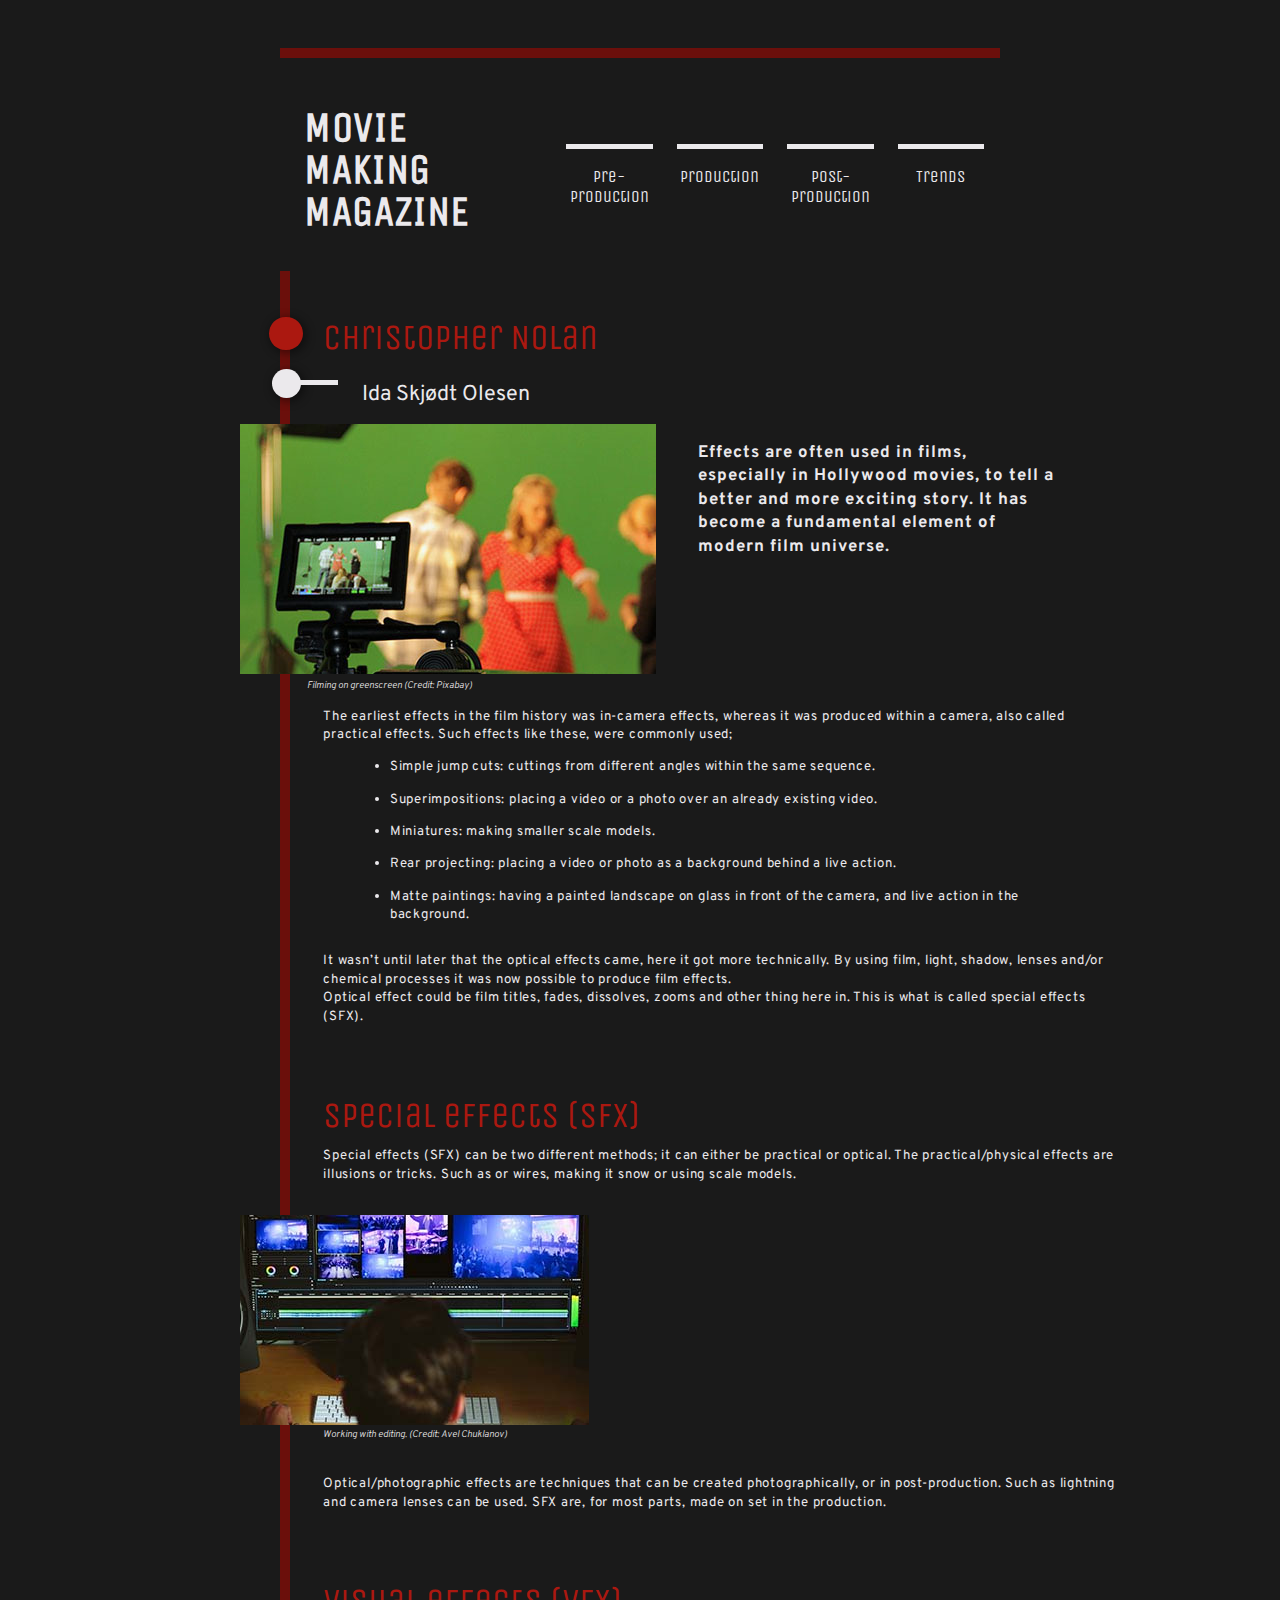
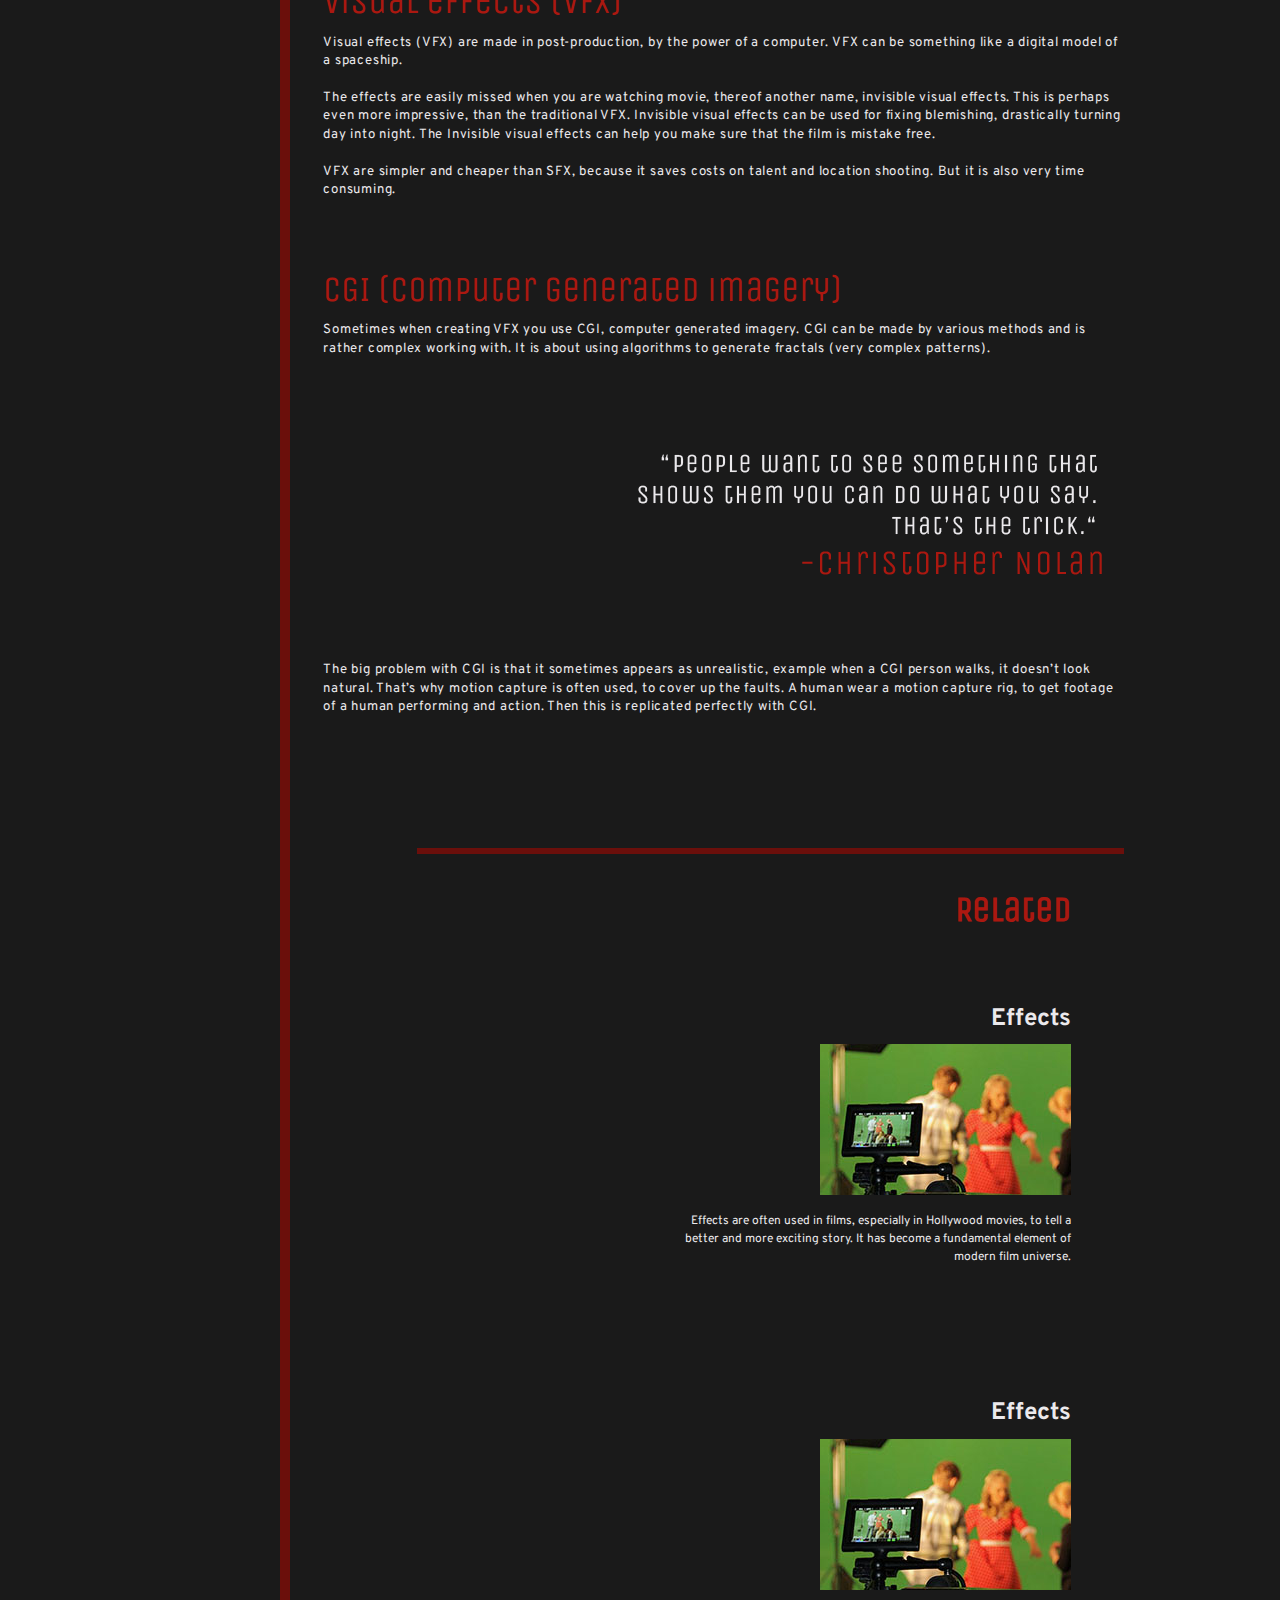
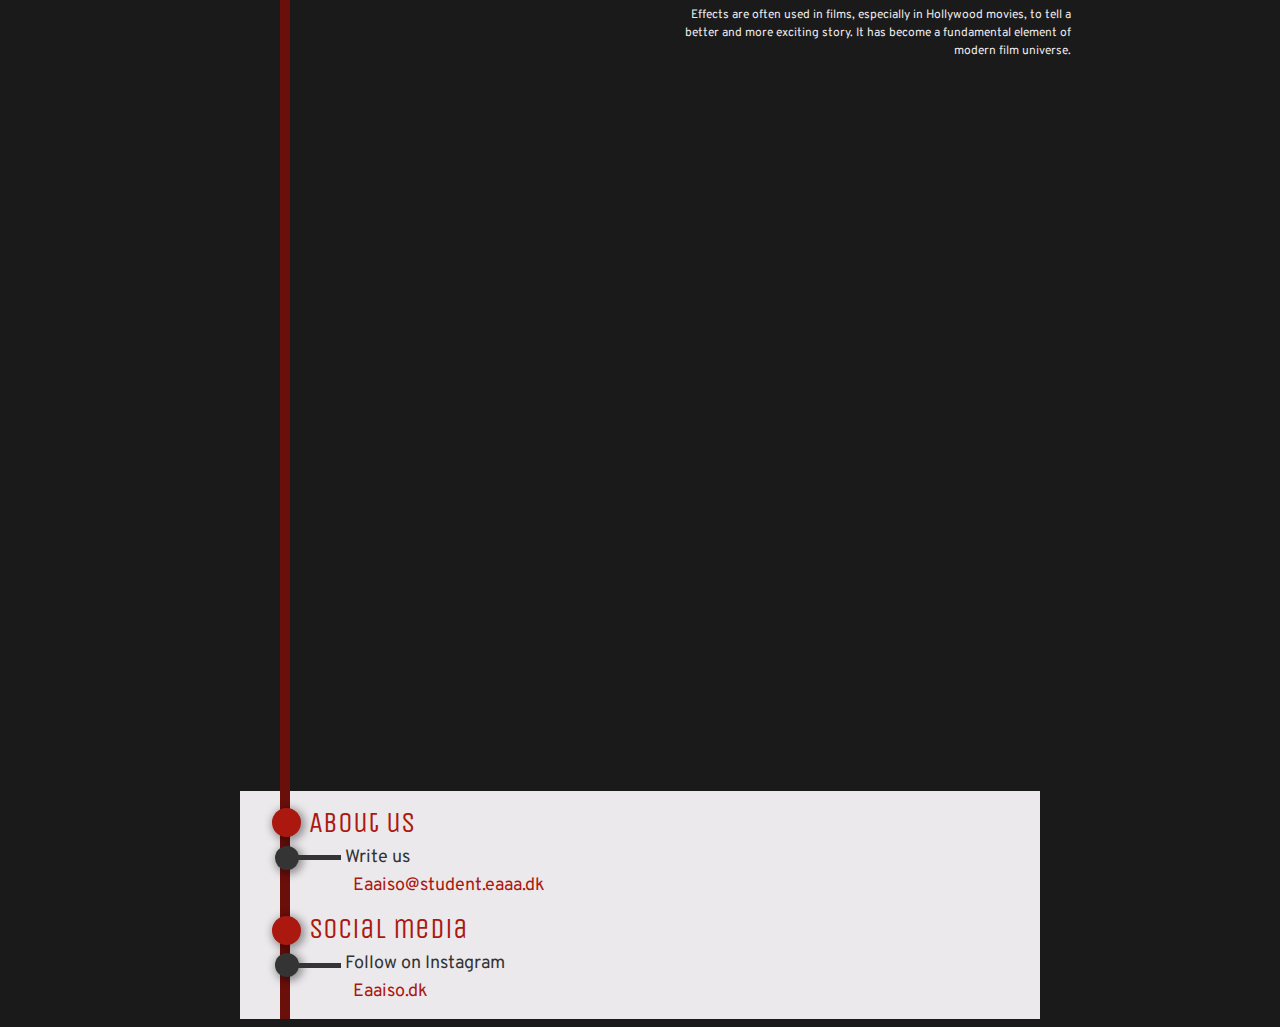
==== subpage/articles/christopher_nolan.html @ 23a2b34b "ver110" ====
<!DOCTYPE html>
<html lang="en">

<head>
    <meta charset="utf-8">
    <meta name="viewport" content="width=device-width, initial-scale=1">
    <meta name="keywords" content="movie making magazine, filmmaking, process, video, director, movie, film, christopher nolan" />
    <meta name="description" content="everything you need to learn about filmmaking process, and what trends is popular in the film universe" />
    <meta name="robots" content="noindex" />

    <title>Christopher Nolan article | Movie Making Magazine</title>

    <link href="css/reset.css" rel="stylesheet">
    <link href="../../css/style.css" rel="stylesheet">
    <link href="../../css/nav.css" rel="stylesheet">
    <link href="../../css/article_style.css" rel="stylesheet">
    <link href="https://fonts.googleapis.com/css?family=Overpass:300i,400,700,700i&display=swap" rel="stylesheet">
    <link href="https://fonts.googleapis.com/css?family=Unica+One&display=swap" rel="stylesheet">
</head>

<body>

    <div class="wrapper">

        <!--==================-->
        <!--======HEADER======-->
        <!--==================-->
        <header class="header">
            <div class="top_space">
                <div class="horizontal_line"></div>
            </div>

            <div class="menu">
                <div class="logo">
                    <h1><a href="../../index.html" class="link_white">MOVIE<br>MAKING<br>MAGAZINE</a></h1>
                </div>
                <img src="../../images/burgermenu.png" alt="burger menu" class="burger_menu">



                <div class="navigation">

                    <div class="nav_element">
                        <div class="menu_line"></div>
                        <div class="nav_element">Pre-production
                        </div>
                    </div>

                    <div class="nav_element">
                        <div class="menu_line"></div>
                        <div class="nav_element">Production
                        </div>
                    </div>

                    <div class="nav_element">
                        <div class="menu_line"></div>

                        <div class="nav_element">Post-production
                        </div>
                    </div>

                    <div class="nav_element">
                        <div class="menu_line"></div>
                        <div class="nav_element">Trends
                        </div>
                    </div>
                </div>
            </div>
        </header><!-- .header-->



        <!--======================-->
        <!--=========MAIN=========-->
        <!--======================-->
        <main>

            <div class="art_container">
                <div class="img_intro">
                    <div>
                        <img src="../../images/effects_crop.jpg" alt="Green screen" class="art_intor_img">
                        <p class="img_intro_text">Filming on greenscreen (Credit: Pixabay)</p>
                    </div>

                    <div class="art_intro_container">
                        <p class="art_intro">Effects are often used in films, especially in Hollywood movies, to tell a better and more exciting story. It has become a fundamental element of modern film universe.</p>
                    </div>
                </div> <!-- .img_intro-->
                <div class="art_content">
                    <p class="art_text">The earliest effects in the film history was in-camera effects, whereas it was produced within a camera, also called practical effects. Such effects like these, were commonly used;</p>

                    <ul class="art_text_list">
                        <li>Simple jump cuts: cuttings from different angles within the same sequence.</li>
                        <li>Superimpositions: placing a video or a photo over an already existing video.</li>
                        <li>Miniatures: making smaller scale models.</li>
                        <li>Rear projecting: placing a video or photo as a background behind a live action.</li>
                        <li>Matte paintings: having a painted landscape on glass in front of the camera, and live action in the background. </li>
                    </ul>

                    <p class="art_text">
                        It wasn’t until later that the optical effects came, here it got more technically. By using film, light, shadow, lenses and/or chemical processes it was now possible to produce film effects.
                        <br>
                        Optical effect could be film titles, fades, dissolves, zooms and other thing here in. This is what is called special effects (SFX). </p>


                    <!--==Special Effects==-->
                    <p class="art_heading">Special effects (SFX)</p>

                    <p class="art_text">
                        Special effects (SFX) can be two different methods; it can either be practical or optical. The practical/physical effects are illusions or tricks. Such as or wires, making it snow or using scale models.</p>
                    <br>

                    <img src="../../images/editing_crop.jpeg" alt="Green screen" class="art_img">

                    <p class="img_text">Working with editing. (Credit: Avel Chuklanov)</p>
                    <br>

                    <p class="art_text">
                        Optical/photographic effects are techniques that can be created photographically, or in post-production. Such as lightning and camera lenses can be used. SFX are, for most parts, made on set in the production.
                    </p>


                    <!--==Visual Effects==-->
                    <p class="art_heading">Visual effects (VFX)</p>

                    <p class="art_text">
                        Visual effects (VFX) are made in post-production, by the power of a computer. VFX can be something like a digital model of a spaceship.
                        <br><br>
                        The effects are easily missed when you are watching movie, thereof another name, invisible visual effects. This is perhaps even more impressive, than the traditional VFX. Invisible visual effects can be used for fixing blemishing, drastically turning day into night. The Invisible visual effects can help you make sure that the film is mistake free.
                        <br><br>
                        VFX are simpler and cheaper than SFX, because it saves costs on talent and location shooting. But it is also very time consuming.

                    </p>

                    <!--==== CGI ====-->
                    <p class="art_heading">CGI (Computer generated imagery)</p>

                    <p class="art_text">
                        Sometimes when creating VFX you use CGI, computer generated imagery. CGI can be made by various methods and is rather complex working with. It is about using algorithms to generate fractals (very complex patterns).</p>
                    <br>
                    <div class="quote_container">
                        <img src="../../images/nolan_quote2.png" alt="Nolan Quote" class="quote">
                    </div>
                    <br>
                    <p class="art_text">
                        The big problem with CGI is that it sometimes appears as unrealistic, example when a CGI person walks, it doesn’t look natural. That’s why motion capture is often used, to cover up the faults. A human wear a motion capture rig, to get footage of a human performing and action. Then this is replicated perfectly with CGI.
                    </p>
                </div> <!-- . art_content-->

                <!--=== Related ===-->

                <div class="related_container">

                    <div class="rel_line"></div>
                    <div>
                        <h1 class="rel_headline">Related</h1>
                    </div>

                    <div class="rel_article">
                        <h2 class="rel_sub">Effects</h2>
                        <img src="../../images/effects_small.jpg" alt="Green screen" class="rel_img">
                        <p class="rel_text">
                            Effects are often used in films, especially in Hollywood movies, to tell a better and more exciting story. It has become a fundamental element of modern film universe.
                        </p>
                    </div>

                    <div class="rel_article">
                        <h2 class="rel_sub">Effects</h2>
                        <img src="../../images/effects_small.jpg" alt="Green screen" class="rel_img">
                        <p class="rel_text">
                            Effects are often used in films, especially in Hollywood movies, to tell a better and more exciting story. It has become a fundamental element of modern film universe.
                        </p>
                    </div>

                    <!-- ===virker ikke===

                    <div class="rel_dot"></div>
                   <div class="rel_dot_two"></div>
                                    -->

                </div> <!--  .new_container-->
            </div>



            <div class="art_main_container">

                <div class="art_vertical_line"></div>


                <!-- dot and lines -->
                <div>
                    <div class="art_dot_headline"></div>

                    <div class="art_dot_subheadline">
                        <div class="art_line_pad">
                            <div class="art_line"></div>
                        </div>
                    </div>
                </div>

                <!-- headline text -->

                <div class="content_art">
                    <div class="art_headline">Christopher Nolan </div>


                    <div class="art_sub_headline">Ida Skjødt Olesen</div>

                </div>









            </div><!-- .atr_main_container -->



        </main><!-- .content -->



        <!--======================-->
        <!--========Footer========-->

        <footer>
            <!--====dot line====-->
            <div class="art_container_footer">
                <div class="vertical_line_footer"></div>

                <div>
                    <div class="dot_headline_footer"></div>

                    <div>
                        <div class="dot_subheadline_footer">
                            <div class="line_pad_footer">
                                <div class="line_footer"></div>
                            </div>
                        </div>
                    </div>


                    <div class="dotsecond_headline_footer"></div>

                    <div>
                        <div class="dot_subheadline_footer">
                            <div class="line_pad_footer">
                                <div class="line_footer"></div>
                            </div>
                        </div>
                    </div>

                </div>


                <!--===CONTENT===-->
                <div>
                    <div class="a_headline_footer">About us</div>

                    <div class="sub_headline_footer">Write us</div>

                    <div class="sub_footer">Eaaiso@student.eaaa.dk</div>


                    <div class="b_headline_footer">Social media</div>

                    <div class="sub_headline_footer">Follow on Instagram</div>

                    <div class="sub_footer">Eaaiso.dk</div>
                </div>

            </div>
        </footer><!-- .footer -->
    </div><!-- .wrapper -->



</body></html>
---- css/style.css ----
/*--Part of the reset--*/
article,
aside,
details,
figcaption,
figure,
footer,
header,
hgroup,
main,
nav,
section,
summary {
    display: block;
}


/*--------------Body-------------*/
body {
    font: 12px/18px Arial, sans-serif;
    background: #1a1a1a;
}

.wrapper {
    max-width: 800px;
    margin: 0 auto;
    background: #1a1a1a;
    height: auto;
    /*---- COLOR ----*/
}

.link_white {
    text-decoration: none;
    color: #ebe9ec;
}

/*--------------------------*/
/*----------Header----------*/
/*--------------------------*/
.header {
    height: auto;

}

.top_space {
    padding-top: 5%;
}

.horizontal_line {
    background-color: #6b0f0b;
    height: 0.8em;
    width: 90%;
    margin: auto;
    display: block;
}

.logo {
    padding-left: 8%;
    padding-top: 5%;
    padding-bottom: 5%;
    font-family: Unica One;
    font-size: 3.5em;
    line-height: 1em;
    color: #ebe9ec;
    letter-spacing: 0.03em;
}

.banner {
    position: relative;
    text-align: center;
    color: white;
}

.banner_pic {
    width: 100%;
}

.banner_pic_desktop {
    width: 100%;
    display: none;
}

.banner_text {
    position: absolute;
    top: 50%;
    left: 50%;
    transform: translate(-50%, -50%);
    width: 80%;
    font-family: unica one;
    line-height: 1em;
    letter-spacing: 0.08em;
    color: #ebe9ec;
    font-size: 2.5em;
}




/*---------MAIN---------*/

main {}

.vertical_line {
    background-color: #6b0f0b;
    width: 0.8em;
    height: 220em;
    margin-left: 5%;
    display: inline;
    margin-top: -1.1%;
    /* To get the line up to the    banner*/
}






/*---------Footer---------*/
footer {
    height: auto;
    background: #BFF08E;
    width: 100%;
}

.container_footer {
    background-color: #ebe9ec;
    display: flex;
    flex-direction: row;
}

.vertical_line_footer {
    background-color: #6b0f0b;
    width: 0.8em;
    height: 19em;
    margin-left: 5%;
    margin-top: 0%;
    display: block;
}


.dot_headline_footer {
    height: 2.4em;
    width: 2.4em;
    background-color: #ab1810;
    border-radius: 60%;
    box-shadow: 2px 2px 8px 2px rgba(0, 0, 0, 0.4);
    margin-top: 60%;
    margin-left: -60%;
}

.dot_subheadline_footer {
    height: 2em;
    width: 2em;
    background-color: #343434;
    border-radius: 50%;
    box-shadow: 2px 2px 8px 2px rgba(0, 0, 0, 0.4);
    margin-top: 30%;
    margin-left: -52%;
}

.dotsecond_headline_footer {
    height: 2.4em;
    width: 2.4em;
    background-color: #ab1810;
    border-radius: 60%;
    box-shadow: 2px 2px 8px 2px rgba(0, 0, 0, 0.4);
    margin-top: 160%;
    margin-left: -60%;
}

.line_pad_footer {
    padding-top: 40%;
}

.line_footer {
    height: 0.4em;
    background-color: #343434;
    width: 4.5em;
    margin-left: 1em;
}

.a_headline_footer {
    padding-top: 12%;
    margin-left: -5%;
    font-family: unica one;
    font-size: 2.4em;
    color: #ab1810;
}

.b_headline_footer {
    padding-top: 13%;
    margin-left: -5%;
    font-family: unica one;
    font-size: 2.4em;
    color: #ab1810;
}

.sub_headline_footer {
    padding-top: 9%;
    padding-left: 14%;
    font-family: overpass;
    font-size: 1.5em;
    color: #343434;
}

.sub_footer {
    padding-top: 5%;
    padding-left: 18%;
    font-family: overpass;
    font-size: 1.5em;
    color: #ab1810;
}





/*-------------------------*/
/*---------Devices---------*/
/*-------------------------*/

@media only screen and (min-width: 500px) {

    .banner_text {
        font-size: 3.2em;
    }
}


@media only screen and (min-width: 850px) {

    .banner_text {
        font-size: 3.8em;
    }
}
---- css/nav.css ----
/*--Part of the reset--*/
article,
aside,
details,
figcaption,
figure,
footer,
header,
hgroup,
main,
nav,
section,
summary {
    display: block;
}

.menu {
    display: flex;
    flex-direction: row;
}


.navigation {
    display: flex;
    flex-direction: row;
    margin-top: 8%;
    max-width: 100%;
    display: none;

}

.nav_element {
    color: #ebe9ec;
    text-align: center;
    font-family: unica one;
    font-size: 1.2em;
    line-height: 1.2em;
    margin-right: 3%;
    margin-left: 3%;
    margin-top: 1em;
}

.menu_line {
    background-color: #ebe9ec;
    height: 0.4em;
    width: 6em;
}

.burger_menu {
    width: 15%;
    height: 15%;
    margin: auto;
    margin-right: 10%;
}




/*-------------------------*/
/*---------Devices---------*/
/*-------------------------*/

@media only screen and (min-width: 768px) {

    .burger_menu {
        display: none;
    }

    .navigation {
        display: flex;
    }

    .navigation {
        margin: auto;
    }
}

@media only screen and (min-width: 850px) {
/*
    .navigation {
        margin-left: 5%;
    }
*/

    /*
    .nav_element {
        font-size: 1.4em;
    }
*/
}

@media only screen and (min-width: 910px) {
/*
    .navigation {
        margin-left: 10%;
    }
*/

    /*
    .nav_element {
        font-size: 1.4em;
    }
*/
}
---- css/article_style.css ----
/*--Part of the reset--*/
article,
aside,
details,
figcaption,
figure,
footer,
header,
hgroup,
main,
nav,
section,
summary {
    display: block;
}

/*--------------Body-------------*/
body {
    font: 12px/18px Arial, sans-serif;
    background: #1a1a1a;
}

.art_vertical_line {
    background-color: #6b0f0b;
    width: 0.8em;
    height: 310em;
    margin-left: 5%;
    display: inline;
    margin-top: -1.1%;
    /* To get the line up to the    banner*/
}


.link_white {
    text-decoration: none;
    color: #ebe9ec;
}

.logo {
    padding-left: 8%;
    padding-top: 2.5%;
    padding-bottom: 2.5%;
    font-family: Unica One;
    font-size: 1.75em;
    line-height: 2em;
    color: #ebe9ec;
    letter-spacing: 0.03em;
}

.art_main_container {
    display: flex;
    flex-direction: row;
}

.article {
    display: flex;
    flex-direction: column;
    width: 100%;
}

.art_intro_img {
    max-width: 100%;
}

.art_img {
    max-width: 75%;
    margin-left: -10%;
}

.art_container {
    position: absolute;
    padding-top: 12em;
}

.img_intro {
    display: flex;
    flex-direction: column;
    max-width: 100%;
}

.art_intro {
    font-family: Overpass;
    font-size: 1.4em;
    font-weight: 700;
    letter-spacing: 0.06em;
    line-height: 1.4em;
    color: #ebe9ec;
    padding-left: 10%;
    padding-right: 4%;
    max-width: 100%;
}

.img_intro_text {
    color: #ebe9ec;
    font-size: 0.8em;
    padding-left: 10%;
    padding-right: 2%;
    margin-top: -0.5%;
    margin-bottom: 0%;
    font-weight: 300;
    font-style: italic;
    font-family: overpass;
}

.img_text {
    color: #ebe9ec;
    font-size: 0.8em;
    padding-right: 2%;
    margin-top: -0.5%;
    margin-bottom: 0%;
    font-weight: 300;
    font-style: italic;
    font-family: overpass;
}

.art_intro_container {}


.art_content {
    max-width: 80%;
    padding-left: 12%;
    margin-bottom: 8%;
}

.art_heading {
    font-family: unica one;
    font-size: 3em;
    line-height: 1em;
    color: #ab1810;
    margin-top: 2em;
    margin-bottom: 0%;

}

.art_text {
    font-family: Overpass;
    font-size: 1.1em;
    letter-spacing: 0.06em;
    line-height: 1.4em;
    color: #ebe9ec;
    padding-right: 4%;

}

.art_text_list {
    font-family: Overpass;
    font-size: 1.1em;
    letter-spacing: 0.06em;
    line-height: 1.4em;
    color: #ebe9ec;
    padding-left: 8%;
    padding-right: 8%;

}

li {
    padding-bottom: 2%;
}

.quote_container {
    width: auto;
    padding-right: 5%;
    text-align: end;
}

.quote {
    max-width: 100%;
    padding-top: 5%;
    padding-bottom: 5%;
}



/*TEXT-DOTS-LINES*/

.content_art {
    width: auto;
    height: 10%;
}

.art_headline {
    margin-top: 18%;
    margin-bottom: 10%;
    padding-left: 0%;
    font-family: unica one;
    font-size: 3em;
    color: #ab1810;
}

.art_sub_headline {
    padding-top: 4%;
    padding-bottom: 4%;
    padding-left: 14%;
    font-family: overpass;
    font-size: 1.8em;
    color: #ebe9ec;
    width: 160%;
}


.art_dot_headline {
    height: 2.8em;
    width: 2.8em;
    background-color: #ab1810;
    border-radius: 50%;
    box-shadow: 2px 2px 8px 2px rgba(0, 0, 0, 0.4);
    margin-top: 110%;
    margin-bottom: 65%;
    margin-left: -60%;
}

.art_dot_subheadline {
    height: 2.4em;
    width: 2.4em;
    background-color: #ebe9ec;
    border-radius: 50%;
    box-shadow: 2px 2px 8px 2px rgba(0, 0, 0, 0.4);
    margin-top: -10%;
    margin-bottom: 80%;
    margin-left: -52%;
}

.art_line_pad {
    padding-top: 40%;
}

.art_line {
    height: 0.4em;
    background-color: #ebe9ec;
    width: 4.5em;
    margin-left: 1em;
}




/*-----------*/
/*--Related--*/
/*-----------*/
.related_container {
    padding-top: 4em;
    max-width: 85%;
}

.rel_line {
    width: 80%;
    height: 0.5em;
    background-color: #6b0f0b;
    float: right;

}

.rel_headline {
    font-family: unica one;
    font-size: 3em;
    color: #ab1810;
    text-align: right;
    padding-right: 6%;
    margin-top: 6%;
    margin-bottom: 2%;
}

.rel_article {
    font-family: overpass;
    font-size: 1em;
    color: #ebe9ec;
    display: flex;
    flex-direction: column;
    padding-right: 6%;
    padding-top: 6%;
    padding-bottom: 6%;
    align-items: flex-end;
}

.rel_sub {
    font-family: overpass;
    font-size: 2em;
    color: #ebe9ec;
    margin-bottom: 2%;
}

.rel_img {
    max-width: 50%;
}

.rel_text {
    font-family: overpass;
    font-size: 1em;
    color: #ebe9ec;
    text-align: end;
    max-width: 50%;
    margin-top: 2%;
}

.rel_dot {
    height: 2.2em;
    width: 2.2em;
    background-color: #ebe9ec;
    border-radius: 50%;
    box-shadow: 2px 2px 8px 2px rgba(0, 0, 0, 0.4);
    margin-top: -128.5%;
    margin-left: 95%;
}

.rel_dot_two {
    height: 2.2em;
    width: 2.2em;
    background-color: #ebe9ec;
    border-radius: 50%;
    box-shadow: 2px 2px 8px 2px rgba(0, 0, 0, 0.4);
    margin-top: 64%;
    margin-left: 95%;
    z-index: 2;
}




/*--FOOTER--*/

/*---------Footer---------*/

.art_container_footer {
    background-color: #ebe9ec;
    display: flex;
    flex-direction: row;
}



/*-------------------------*/
/*---------Devices---------*/
/*-------------------------*/

@media only screen and (min-width: 500px) {

    .art_intro {
        padding-left: 10%;
    }

    .art_content {
        padding-left: 10%;
    }
}

@media only screen and (min-width: 768px) {
    .img_intro {
        flex-direction: row;
    }

    .art_img {
        max-width: 100%;
    }

    }

    .art_intro_container {
        width: 40%;
    }

    .art_content {
        max-width: 80%;
        padding-left: 8%;
    }

    .img_intro_text {
        padding-left: 16%;
    }

    }
}

@media only screen and (min-width: 850px) {
    .art_intro_container {}
}

@media only screen and (min-width: 1024px) {
    .art_content {}

    .art_intro {}
}
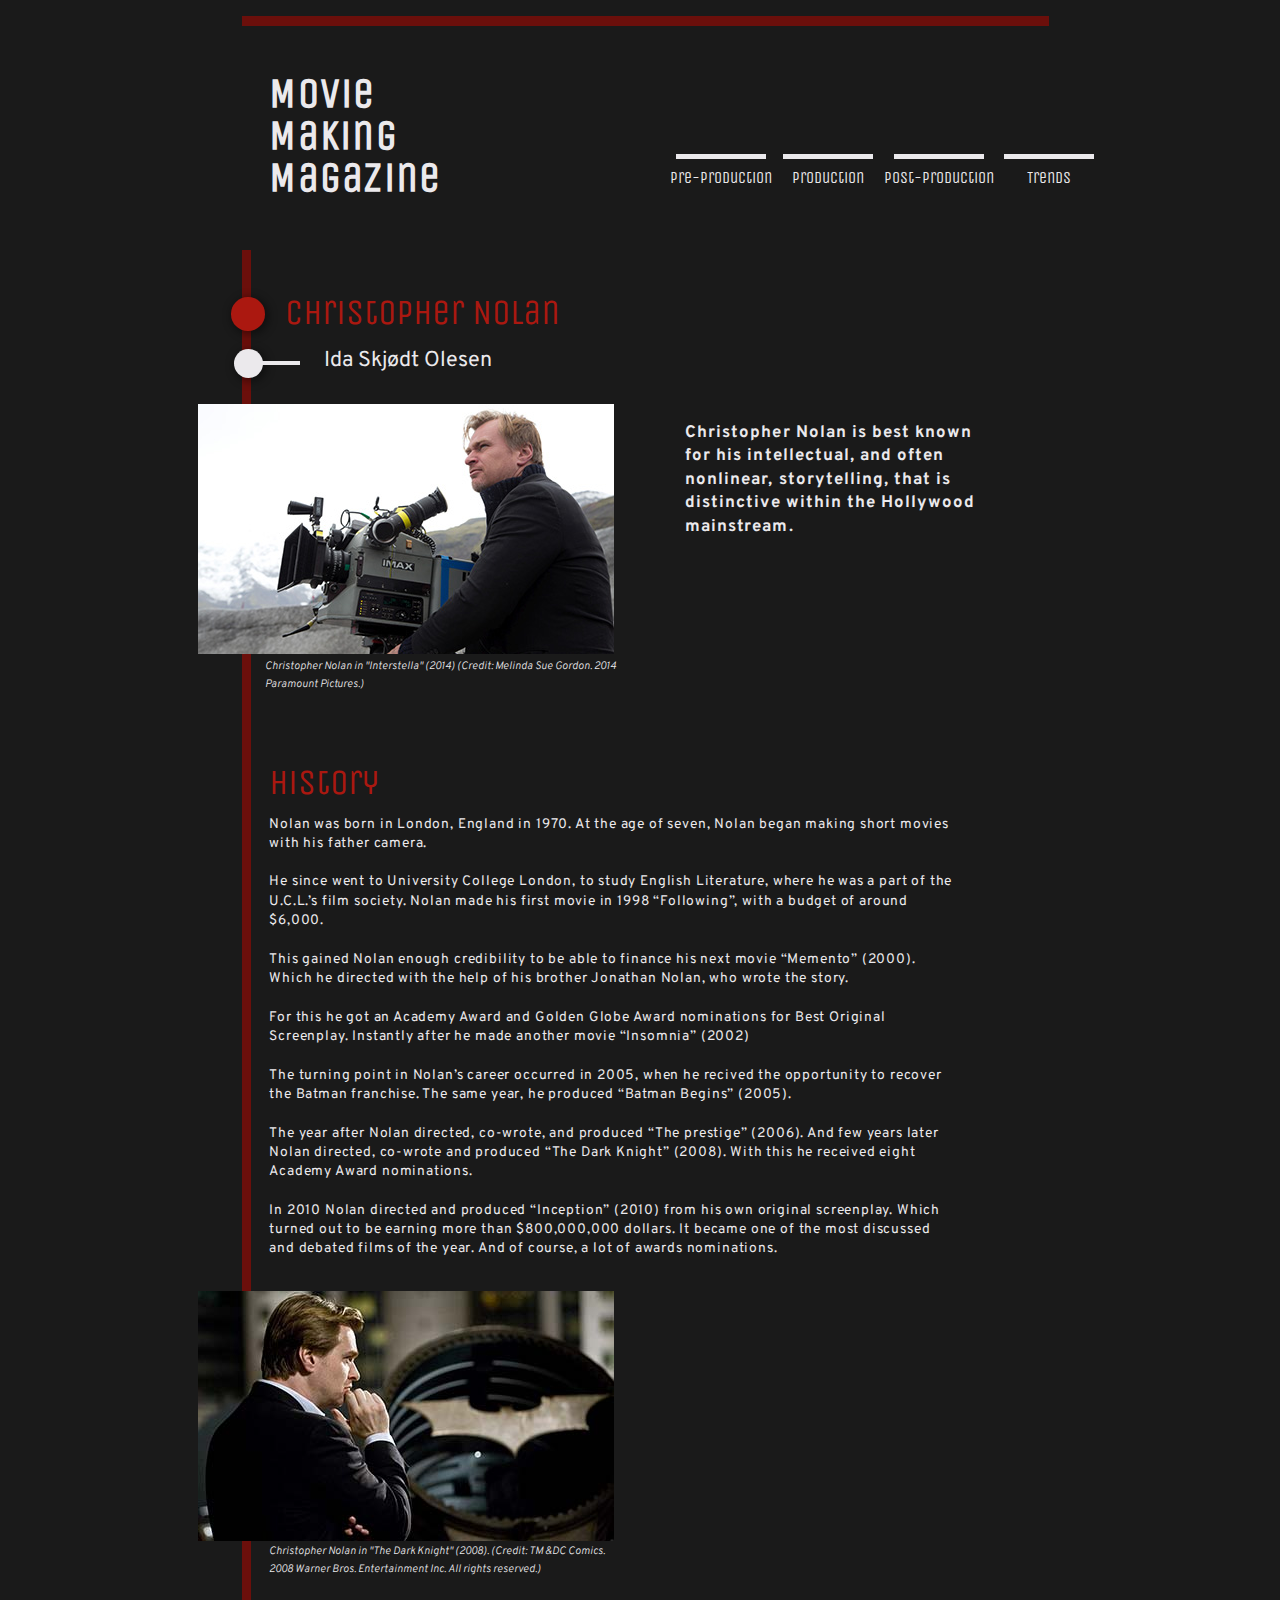
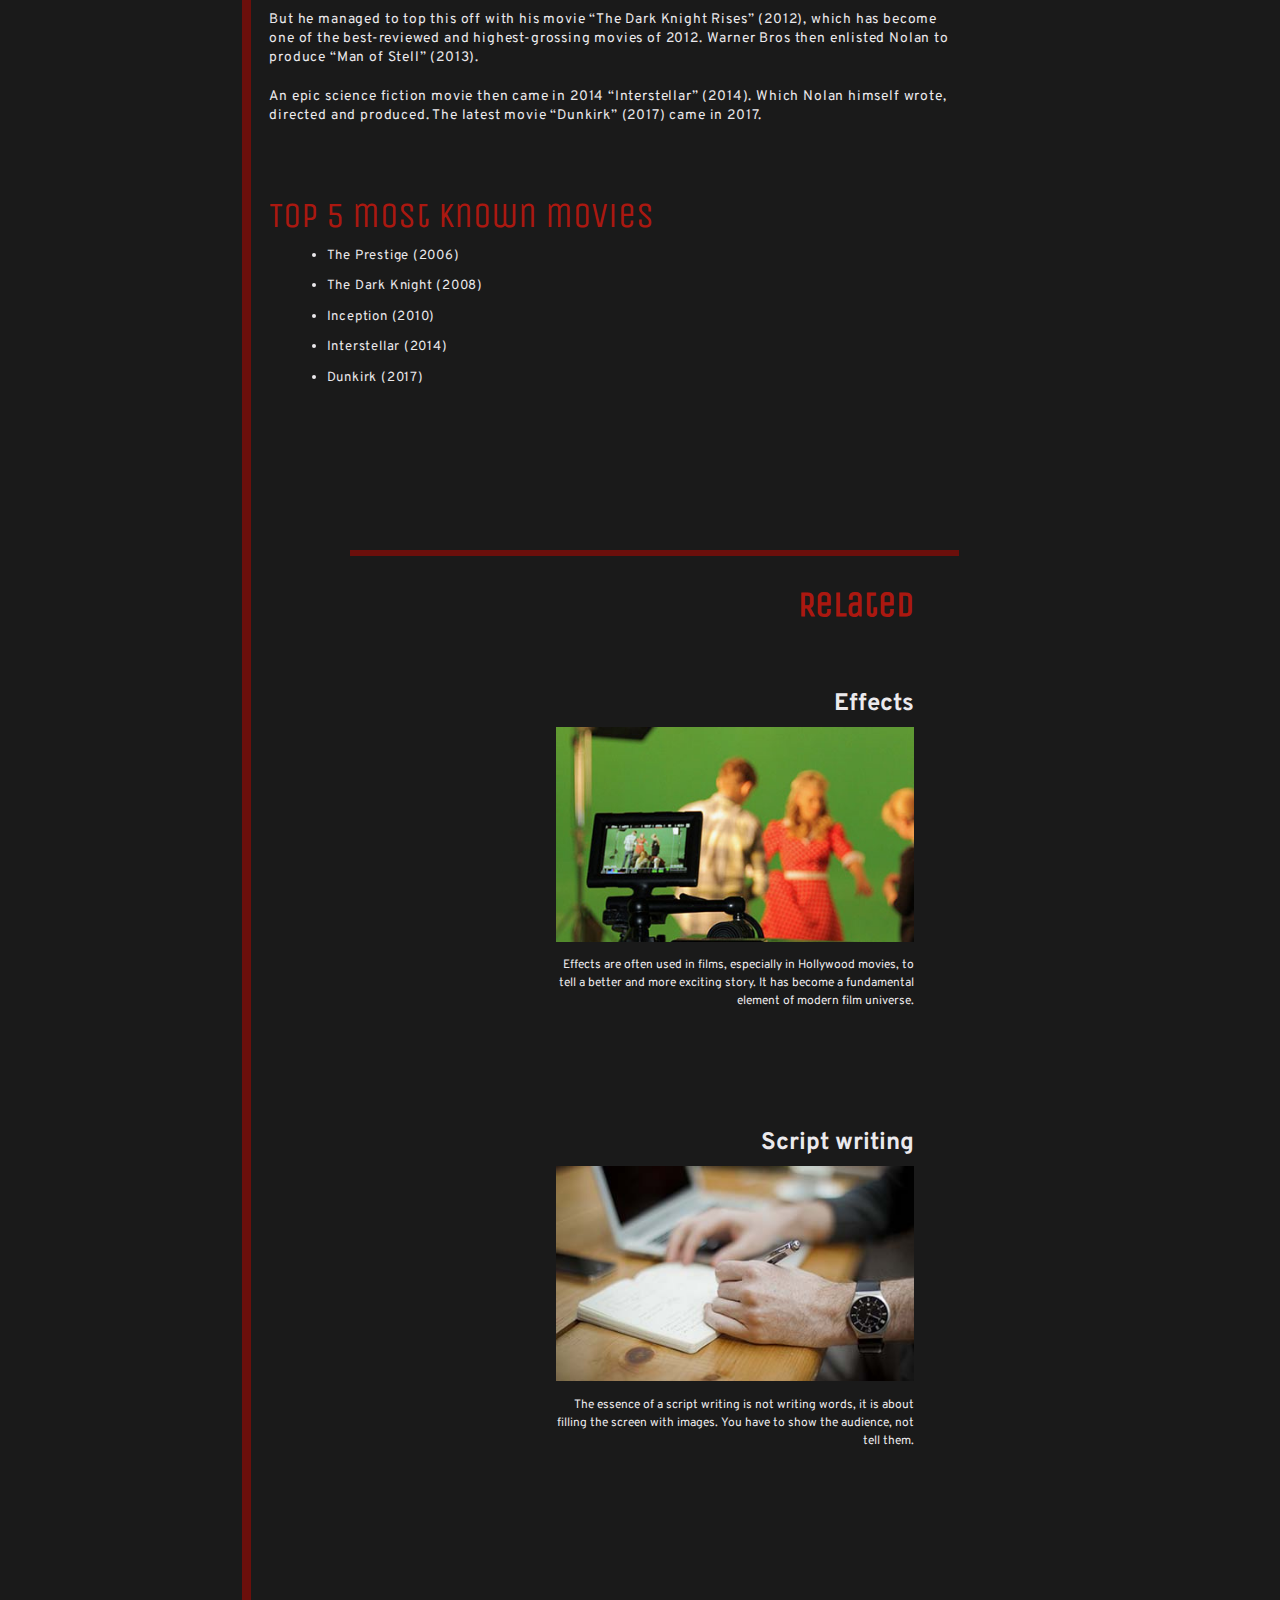
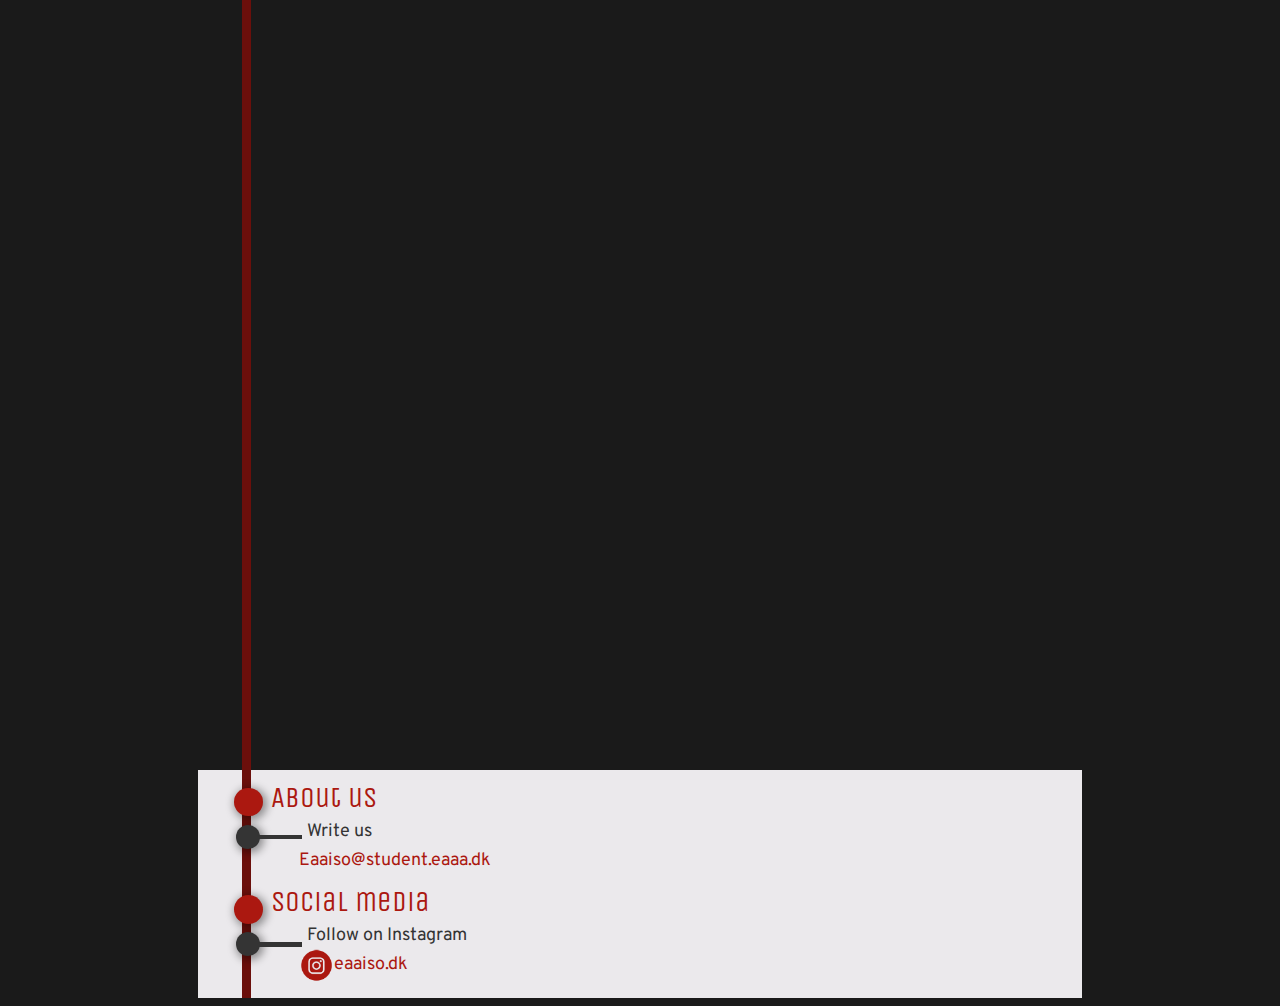
==== commit d24d27a2: "ver 1" ====
--- a/subpage/articles/christopher_nolan.html
+++ b/subpage/articles/christopher_nolan.html
@@ -26,46 +26,64 @@
         <!--======HEADER======-->
         <!--==================-->
         <header class="header">
-            <div class="top_space">
+            <nav class="navigation_container">
+
+                <input class="menu-btn" type="checkbox" id="menu-btn">
+                <label class="menu-icon" for="menu-btn">
+
+                    <div class="burger_top"></div>
+                    <div class="burger_mid"></div>
+                    <div class="burger_bot"></div>
+
+                </label>
+
                 <div class="horizontal_line"></div>
-            </div>
-
-            <div class="menu">
-                <div class="logo">
-                    <h1><a href="../../index.html" class="link_white">MOVIE<br>MAKING<br>MAGAZINE</a></h1>
-                </div>
-                <img src="../../images/burgermenu.png" alt="burger menu" class="burger_menu">
-
-
-
-                <div class="navigation">
-
-                    <div class="nav_element">
-                        <div class="menu_line"></div>
-                        <div class="nav_element">Pre-production
-                        </div>
-                    </div>
-
-                    <div class="nav_element">
-                        <div class="menu_line"></div>
-                        <div class="nav_element">Production
-                        </div>
-                    </div>
-
-                    <div class="nav_element">
-                        <div class="menu_line"></div>
-
-                        <div class="nav_element">Post-production
-                        </div>
-                    </div>
-
-                    <div class="nav_element">
-                        <div class="menu_line"></div>
-                        <div class="nav_element">Trends
-                        </div>
-                    </div>
-                </div>
-            </div>
+
+                <h1 class="logo"><a href="../../index.html" class="link_white">Movie<br>Making<br>Magazine</a></h1>
+
+
+
+                <!-----Desktop menu----->
+
+                <div class="menu navbar">
+                    <div class="dropdown">
+                       <div class="nav_line"></div>
+                        <a href="#pre-production" class="nav_link">Pre-production</a>
+                    </div>
+
+                    <div class="dropdown">
+                       <div class="nav_line"></div>
+                        <a href="#production" class="nav_link">Production</a>
+                    </div>
+
+                    <div class="dropdown">
+                       <div class="nav_line"></div>
+                        <a href="#post-production" class="nav_link">Post-production</a>
+                    </div>
+
+                    <div class="dropdown">
+                       <div class="nav_line"></div>
+                        <a href="christopher_nolan.html" class="nav_link">Trends</a>
+                    </div>
+
+                </div>
+
+
+                <!-----Mobile menu----->
+
+                <ul class="mob_menu">
+
+                    <li><a href="#pre-production" class="nav_link">Pre-production</a></li>
+
+                    <li><a href="#production" class="nav_link">Production</a></li>
+
+                    <li><a href="#post-production" class="nav_link">Post-production</a></li>
+
+                    <li><a href="christopher_nolan.html" class="nav_link">Trends</a></li>
+
+                </ul>
+
+            </nav>
         </header><!-- .header-->
 
 
@@ -78,73 +96,60 @@
             <div class="art_container">
                 <div class="img_intro">
                     <div>
-                        <img src="../../images/effects_crop.jpg" alt="Green screen" class="art_intor_img">
-                        <p class="img_intro_text">Filming on greenscreen (Credit: Pixabay)</p>
+                        <img src="../../images/nolan.jpg" alt="Christopher Nolan" class="art_intro_img">
+                        <p class="img_intro_text">Christopher Nolan in "Interstella" (2014) (Credit: Melinda Sue Gordon. 2014 Paramount Pictures.)</p>
                     </div>
 
                     <div class="art_intro_container">
-                        <p class="art_intro">Effects are often used in films, especially in Hollywood movies, to tell a better and more exciting story. It has become a fundamental element of modern film universe.</p>
+                        <p class="art_intro">Christopher Nolan is best known for his intellectual, and often nonlinear, storytelling, that is distinctive within the Hollywood mainstream.</p>
                     </div>
                 </div> <!-- .img_intro-->
                 <div class="art_content">
-                    <p class="art_text">The earliest effects in the film history was in-camera effects, whereas it was produced within a camera, also called practical effects. Such effects like these, were commonly used;</p>
+
+
+                    <!--==History==-->
+                    <p class="art_heading">History</p>
+
+                    <p class="art_text">
+                        Nolan was born in London, England in 1970. At the age of seven, Nolan began making short movies with his father camera.
+                        <br><br>
+                        He since went to University College London, to study English Literature, where he was a part of the U.C.L.’s film society. Nolan made his first movie in 1998 “Following”, with a budget of around $6,000.
+                        <br><br>
+                        This gained Nolan enough credibility to be able to finance his next movie “Memento” (2000). Which he directed with the help of his brother Jonathan Nolan, who wrote the story.
+                        <br><br>
+                        For this he got an Academy Award and Golden Globe Award nominations for Best Original Screenplay. Instantly after he made another movie “Insomnia” (2002)
+                        <br><br>
+                        The turning point in Nolan’s career occurred in 2005, when he recived the opportunity to recover the Batman franchise. The same year, he produced “Batman Begins” (2005).
+                        <br><br>
+                        The year after Nolan directed, co-wrote, and produced “The prestige” (2006). And few years later Nolan directed, co-wrote and produced “The Dark Knight” (2008). With this he received eight Academy Award nominations.
+                        <br><br>
+                        In 2010 Nolan directed and produced “Inception” (2010) from his own original screenplay. Which turned out to be earning more than $800,000,000 dollars. It became one of the most discussed and debated films of the year. And of course, a lot of awards nominations.</p>
+
+                    <br>
+                    <img src="../../images/nolan_2.jpg" alt="Christopher Nolan" class="art_img">
+                    <p class="img_text">Christopher Nolan in "The Dark Knight" (2008). (Credit: TM &amp;DC Comics. 2008 Warner Bros. Entertainment Inc. All rights reserved.)</p>
+                    <br>
+
+                    <p class="art_text">
+                        But he managed to top this off with his movie “The Dark Knight Rises” (2012), which has become one of the best-reviewed and highest-grossing movies of 2012. Warner Bros then enlisted Nolan to produce “Man of Stell” (2013).
+                        <br><br>
+                        An epic science fiction movie then came in 2014 “Interstellar” (2014). Which Nolan himself wrote, directed and produced. The latest movie “Dunkirk” (2017) came in 2017.</p>
+
+                    <!--==TOP 5==-->
+                    <p class="art_heading">Top 5 most known movies</p>
 
                     <ul class="art_text_list">
-                        <li>Simple jump cuts: cuttings from different angles within the same sequence.</li>
-                        <li>Superimpositions: placing a video or a photo over an already existing video.</li>
-                        <li>Miniatures: making smaller scale models.</li>
-                        <li>Rear projecting: placing a video or photo as a background behind a live action.</li>
-                        <li>Matte paintings: having a painted landscape on glass in front of the camera, and live action in the background. </li>
+                        <li>The Prestige (2006)</li>
+                        <li>The Dark Knight (2008)</li>
+                        <li>Inception (2010)</li>
+                        <li>Interstellar (2014)</li>
+                        <li>Dunkirk (2017)</li>
                     </ul>
 
-                    <p class="art_text">
-                        It wasn’t until later that the optical effects came, here it got more technically. By using film, light, shadow, lenses and/or chemical processes it was now possible to produce film effects.
-                        <br>
-                        Optical effect could be film titles, fades, dissolves, zooms and other thing here in. This is what is called special effects (SFX). </p>
-
-
-                    <!--==Special Effects==-->
-                    <p class="art_heading">Special effects (SFX)</p>
-
-                    <p class="art_text">
-                        Special effects (SFX) can be two different methods; it can either be practical or optical. The practical/physical effects are illusions or tricks. Such as or wires, making it snow or using scale models.</p>
+
                     <br>
 
-                    <img src="../../images/editing_crop.jpeg" alt="Green screen" class="art_img">
-
-                    <p class="img_text">Working with editing. (Credit: Avel Chuklanov)</p>
-                    <br>
-
-                    <p class="art_text">
-                        Optical/photographic effects are techniques that can be created photographically, or in post-production. Such as lightning and camera lenses can be used. SFX are, for most parts, made on set in the production.
-                    </p>
-
-
-                    <!--==Visual Effects==-->
-                    <p class="art_heading">Visual effects (VFX)</p>
-
-                    <p class="art_text">
-                        Visual effects (VFX) are made in post-production, by the power of a computer. VFX can be something like a digital model of a spaceship.
-                        <br><br>
-                        The effects are easily missed when you are watching movie, thereof another name, invisible visual effects. This is perhaps even more impressive, than the traditional VFX. Invisible visual effects can be used for fixing blemishing, drastically turning day into night. The Invisible visual effects can help you make sure that the film is mistake free.
-                        <br><br>
-                        VFX are simpler and cheaper than SFX, because it saves costs on talent and location shooting. But it is also very time consuming.
-
-                    </p>
-
-                    <!--==== CGI ====-->
-                    <p class="art_heading">CGI (Computer generated imagery)</p>
-
-                    <p class="art_text">
-                        Sometimes when creating VFX you use CGI, computer generated imagery. CGI can be made by various methods and is rather complex working with. It is about using algorithms to generate fractals (very complex patterns).</p>
-                    <br>
-                    <div class="quote_container">
-                        <img src="../../images/nolan_quote2.png" alt="Nolan Quote" class="quote">
-                    </div>
-                    <br>
-                    <p class="art_text">
-                        The big problem with CGI is that it sometimes appears as unrealistic, example when a CGI person walks, it doesn’t look natural. That’s why motion capture is often used, to cover up the faults. A human wear a motion capture rig, to get footage of a human performing and action. Then this is replicated perfectly with CGI.
-                    </p>
+
                 </div> <!-- . art_content-->
 
                 <!--=== Related ===-->
@@ -157,26 +162,23 @@
                     </div>
 
                     <div class="rel_article">
-                        <h2 class="rel_sub">Effects</h2>
-                        <img src="../../images/effects_small.jpg" alt="Green screen" class="rel_img">
+                        <h2 class="rel_sub"><a href="effects.html" class="link_white">Effects</a></h2>
+                        <img src="../../images/effects_crop.jpg" alt="Green screen" class="rel_img">
                         <p class="rel_text">
                             Effects are often used in films, especially in Hollywood movies, to tell a better and more exciting story. It has become a fundamental element of modern film universe.
                         </p>
                     </div>
 
+
                     <div class="rel_article">
-                        <h2 class="rel_sub">Effects</h2>
-                        <img src="../../images/effects_small.jpg" alt="Green screen" class="rel_img">
+                        <h2 class="rel_sub"><a href="script_writing.html" class="link_white">Script writing</a></h2>
+                        <img src="../../images/script_writing.jpg" alt="Script writing" class="rel_img">
                         <p class="rel_text">
-                            Effects are often used in films, especially in Hollywood movies, to tell a better and more exciting story. It has become a fundamental element of modern film universe.
+                            The essence of a script writing is not writing words, it is about filling the screen with images. You have to show the audience, not tell them.
                         </p>
                     </div>
 
-                    <!-- ===virker ikke===
-
-                    <div class="rel_dot"></div>
-                   <div class="rel_dot_two"></div>
-                                    -->
+
 
                 </div> <!--  .new_container-->
             </div>
@@ -202,10 +204,10 @@
                 <!-- headline text -->
 
                 <div class="content_art">
-                    <div class="art_headline">Christopher Nolan </div>
-
-
-                    <div class="art_sub_headline">Ida Skjødt Olesen</div>
+                    <div class="art_headline_nolan">Christopher Nolan </div>
+
+
+                    <div class="art_sub_headline_nolan">Ida Skjødt Olesen</div>
 
                 </div>
 
@@ -271,7 +273,10 @@
 
                     <div class="sub_headline_footer">Follow on Instagram</div>
 
-                    <div class="sub_footer">Eaaiso.dk</div>
+                    <div class="sub_footer">
+                        <img src="../../images/instagram_icon_red.png" class="insta_footer">
+                        <a href="https://www.instagram.com/by.skjodt/" class="link_red">eaaiso.dk</a>
+                    </div>
                 </div>
 
             </div>
@@ -280,4 +285,6 @@
 
 
 
-</body></html>
+</body>
+
+</html>
--- a/css/style.css
+++ b/css/style.css
@@ -22,7 +22,7 @@
 }
 
 .wrapper {
-    max-width: 800px;
+    max-width: 100%;
     margin: 0 auto;
     background: #1a1a1a;
     height: auto;
@@ -31,6 +31,19 @@
 
 .link_white {
     text-decoration: none;
+    color: #ebe9ec;
+}
+
+.link_white:hover {
+    color: #ab1810;
+}
+
+.link_red {
+    text-decoration: none;
+    color: #ab1810;
+}
+
+.link_red:hover {
     color: #ebe9ec;
 }
 
@@ -52,23 +65,17 @@
     width: 90%;
     margin: auto;
     display: block;
-}
-
-.logo {
-    padding-left: 8%;
-    padding-top: 5%;
-    padding-bottom: 5%;
-    font-family: Unica One;
-    font-size: 3.5em;
-    line-height: 1em;
-    color: #ebe9ec;
-    letter-spacing: 0.03em;
+    margin-top: 16px;
+}
+
+.logo:hover {
+    opacity: 0.8;
 }
 
 .banner {
-    position: relative;
     text-align: center;
     color: white;
+    margin-top: 190px;
 }
 
 .banner_pic {
@@ -81,8 +88,8 @@
 }
 
 .banner_text {
-    position: absolute;
-    top: 50%;
+    position: relative;
+    margin-top: -12%;
     left: 50%;
     transform: translate(-50%, -50%);
     width: 80%;
@@ -106,8 +113,6 @@
     height: 220em;
     margin-left: 5%;
     display: inline;
-    margin-top: -1.1%;
-    /* To get the line up to the    banner*/
 }
 
 
@@ -180,6 +185,14 @@
 }
 
 .a_headline_footer {
+    padding-top: 10%;
+    margin-left: -5%;
+    font-family: unica one;
+    font-size: 2.4em;
+    color: #ab1810;
+}
+
+.b_headline_footer {
     padding-top: 12%;
     margin-left: -5%;
     font-family: unica one;
@@ -187,16 +200,8 @@
     color: #ab1810;
 }
 
-.b_headline_footer {
-    padding-top: 13%;
-    margin-left: -5%;
-    font-family: unica one;
-    font-size: 2.4em;
-    color: #ab1810;
-}
-
 .sub_headline_footer {
-    padding-top: 9%;
+    padding-top: 8%;
     padding-left: 14%;
     font-family: overpass;
     font-size: 1.5em;
@@ -204,13 +209,19 @@
 }
 
 .sub_footer {
-    padding-top: 5%;
-    padding-left: 18%;
+    display: flex;
+    flex-direction: row;
+    padding-top: 6%;
+    padding-left: 10%;
     font-family: overpass;
     font-size: 1.5em;
     color: #ab1810;
 }
 
+.insta_footer {
+    max-width: 20%;
+    margin-top: -0.5em;
+}
 
 
 
@@ -233,3 +244,16 @@
         font-size: 3.8em;
     }
 }
+
+
+
+@media only screen and (min-width: 768px) {
+    .wrapper {
+        max-width: 100%;
+        margin: 0 auto;
+        padding-left: 15%;
+        padding-right: 15%;
+        /*---- COLOR ----*/
+    }
+
+}
--- a/css/nav.css
+++ b/css/nav.css
@@ -14,44 +14,250 @@
     display: block;
 }
 
+
+.nav_link {
+    font-family: unica one;
+    font-size: 1.4em;
+    color: #ab1810;
+    text-align: center;
+    background-color: #ebe9ec;
+    text-align: end;
+    padding: 6px;
+    text-decoration: none;
+    display: block;
+}
+
+.nav_line {
+    width: 65px;
+    height: 5px;
+    background-color: #ebe9ec;
+    margin: auto;
+}
+
+
+
+.navigation_container {
+    background-color: #1a1a1a;
+    position: fixed;
+    width: 100%;
+    z-index: 3;
+    top: 0;
+}
+
 .menu {
-    display: flex;
-    flex-direction: row;
-}
-
-
-.navigation {
-    display: flex;
-    flex-direction: row;
-    margin-top: 8%;
-    max-width: 100%;
+    list-style: none;
+    overflow: hidden;
+    margin-top: 3px;
+    margin-bottom: 2px;
+}
+
+.menu_item {
+    font-size: 12px;
+    padding: 5px 5px 5px 20px;
+}
+
+.logo {
+    font-family: Unica One;
+    font-size: 3.5em;
+    line-height: 1em;
+    color: #ebe9ec;
+    letter-spacing: 0.03em;
+    padding-left: 8%;
+    padding-top: 2%;
+    padding-bottom: 2%;
+    width: 50%;
+}
+
+
+
+
+
+
+
+
+/* Telling the navigation list */
+/* to hide (max-height=0) */
+/* and center text when it shows up */
+.menu {
+    clear: both;
+    text-align: center;
+    max-height: 0;
+    transition: max-height .2s ease-out;
+}
+
+/*--Mobile Menu--*/
+
+.mob_menu {
     display: none;
-
-}
-
-.nav_element {
-    color: #ebe9ec;
+    clear: both;
     text-align: center;
+    max-height: 0;
+    transition: max-height .2s ease-out;
+}
+
+
+/* Change mouse cursor on hover from */
+/* arrow to hand with finger */
+.menu-icon {
+    cursor: pointer;
+    display: inline-block;
+    padding: 2%;
+    user-select: none;
+    float: right;
+    margin-top: 90px;
+    margin-right: 40px;
+    align-items: flex-end;
+}
+
+/* Make bread top */
+.burger_top {
+    background: #ebe9ec;
+    content: '';
+    display: block;
+    position: absolute;
+    transition: all .2s ease-out;
+    width: 60px;
+    height: 5px;
+}
+
+/* Make beef in burger */
+.burger_mid {
+    background: #ebe9ec;
+    display: block;
+    height: 4px;
+    position: relative;
+    transition: background .2s ease-out;
+    width: 40px;
+    height: 5px;
+    margin-top: 15px;
+}
+
+/* Make bread bottom */
+.burger_bot {
+    background: #ebe9ec;
+    content: '';
+    display: block;
+    position: absolute;
+    transition: all .2s ease-out;
+    width: 50px;
+    height: 5px;
+    margin-top: 10px;
+}
+
+
+
+/* End of bread making */
+
+/* ---- Menu Button ---- */
+
+
+/* Do not show checkbox */
+.menu-btn {
+    display: none;
+}
+
+/* Show menu when you check button */
+.menu-btn:checked ~ .mob_menu {
+    display: block;
+    max-height: 300px;
+}
+
+/* Animate button on click */
+.menu-btn:checked ~ .menu-icon .burger_icon {
+    background: transparent;
+}
+
+.menu-btn:checked ~ .menu-icon .burger_icon:before {
+    transform: rotate(-45deg);
+}
+
+.menu-btn:checked ~ .menu-icon .burger_icon:after {
+    transform: rotate(45deg);
+}
+
+.menu-btn:checked ~ .menu-icon:not(.steps) .burger_icon:before,
+.menu-btn:checked ~ .menu-icon:not(.steps) .burger_icon:after {
+    top: 0;
+}
+
+/* End button animation */
+
+
+
+
+
+/*---------Top navigation bar---------*/
+
+/* Navbar container */
+.navbar {
+    overflow: hidden;
     font-family: unica one;
-    font-size: 1.2em;
-    line-height: 1.2em;
-    margin-right: 3%;
-    margin-left: 3%;
-    margin-top: 1em;
-}
-
-.menu_line {
-    background-color: #ebe9ec;
-    height: 0.4em;
-    width: 6em;
-}
-
-.burger_menu {
-    width: 15%;
-    height: 15%;
-    margin: auto;
-    margin-right: 10%;
-}
+    z-index: 1000;
+}
+.navbar a:hover {
+    background-color: #6b0f0b;
+}
+
+/* The dropdown container */
+.dropdown {
+    float: left;
+    overflow: hidden;
+}
+
+/* Dropdown button */
+.dropdown .dropbtn {
+    font-size: 16px;
+    border: none;
+    outline: none;
+    color: white;
+    padding: 14px 16px;
+    background-color: inherit;
+    font-family: inherit;
+    /* Important for vertical align on mobile phones */
+    margin: 0;
+    /* Important for vertical align on mobile phones */
+}
+
+
+
+
+
+/* Dropdown content (hidden by default) */
+.dropdown-content {
+    display: none;
+    position: absolute;
+    background-color: black;
+    min-width: 160px;
+    box-shadow: 0px 8px 16px 0px rgba(0, 0, 0, 0.2);
+    z-index: 1;
+}
+
+/* Links inside the dropdown */
+.dropdown-content a {
+    float: none;
+    color: black;
+    padding: 12px 16px;
+    text-decoration: none;
+    display: block;
+    text-align: left;
+    color: white;
+    border: white solid 1px;
+}
+
+/* Add a white background color to dropdown links on hover */
+.dropdown-content a:hover {
+    background-color: white;
+    color: black;
+}
+
+
+
+/* Show the dropdown menu on hover */
+.dropdown:hover .dropdown-content {
+    display: block;
+}
+
+
 
 
 
@@ -62,43 +268,77 @@
 
 @media only screen and (min-width: 768px) {
 
-    .burger_menu {
+    .menu_item {
+        float: left;
+    }
+
+    .menu {
+        clear: none;
+        float: right;
+        max-height: none;
+        margin-top: -90px;
+    }
+
+    .mob_menu {
+        clear: none;
+        float: right;
+        max-height: none;
+    }
+
+    .menu-icon {
         display: none;
     }
 
-    .navigation {
-        display: flex;
-    }
-
-    .navigation {
-        margin: auto;
-    }
-}
-
-@media only screen and (min-width: 850px) {
-/*
-    .navigation {
-        margin-left: 5%;
-    }
-*/
-
-    /*
-    .nav_element {
-        font-size: 1.4em;
-    }
-*/
-}
-
-@media only screen and (min-width: 910px) {
-/*
-    .navigation {
-        margin-left: 10%;
-    }
-*/
-
-    /*
-    .nav_element {
-        font-size: 1.4em;
-    }
-*/
-}
+    .logo {
+        max-width: 20%;
+    }
+
+    .navigation_container {
+        width: 70%;
+    }
+
+    .nav_link {
+        background-color: #1a1a1a;
+        color: #ebe9ec;
+        text-align: center;
+        font-size: 1.1em;
+        padding: 6px;
+    }
+}
+
+
+@media only screen and (min-width: 900px) {
+
+    .nav_link {
+        font-size: 1.2em;
+        padding: 8px;
+    }
+
+    .nav_line {
+        width: 80px;
+    }
+}
+
+@media only screen and (min-width: 1024px) {
+
+    .nav_link {
+        font-size: 1.3em;
+        padding: 10px;
+    }
+
+    .nav_line {
+        width: 90px;
+    }
+}
+
+@media only screen and (min-width: 1300px) {
+
+    .nav_link {
+        font-size: 1.7em;
+        padding: 18px;
+    }
+
+    .nav_line {
+        width: 120px;
+    }
+}
--- a/css/article_style.css
+++ b/css/article_style.css
@@ -36,20 +36,10 @@
     color: #ebe9ec;
 }
 
-.logo {
-    padding-left: 8%;
-    padding-top: 2.5%;
-    padding-bottom: 2.5%;
-    font-family: Unica One;
-    font-size: 1.75em;
-    line-height: 2em;
-    color: #ebe9ec;
-    letter-spacing: 0.03em;
-}
-
 .art_main_container {
     display: flex;
     flex-direction: row;
+    margin-top: 260px;
 }
 
 .article {
@@ -70,6 +60,7 @@
 .art_container {
     position: absolute;
     padding-top: 12em;
+    max-width: 100%;
 }
 
 .img_intro {
@@ -111,6 +102,7 @@
     font-weight: 300;
     font-style: italic;
     font-family: overpass;
+    max-width: 50%;
 }
 
 .art_intro_container {}
@@ -179,7 +171,7 @@
 }
 
 .art_headline {
-    margin-top: 18%;
+    margin-top: 26%;
     margin-bottom: 10%;
     padding-left: 0%;
     font-family: unica one;
@@ -187,8 +179,26 @@
     color: #ab1810;
 }
 
+.art_headline_nolan {
+    margin-top: 16%;
+    margin-bottom: 10%;
+    padding-left: 0%;
+    font-family: unica one;
+    font-size: 3em;
+    color: #ab1810;
+}
+
+.art_headline_scr {
+    margin-top: 20%;
+    margin-bottom: 10%;
+    padding-left: 0%;
+    font-family: unica one;
+    font-size: 3em;
+    color: #ab1810;
+}
+
 .art_sub_headline {
-    padding-top: 4%;
+    padding-top: 8%;
     padding-bottom: 4%;
     padding-left: 14%;
     font-family: overpass;
@@ -197,6 +207,25 @@
     width: 160%;
 }
 
+.art_sub_headline_nolan {
+    padding-top: 1%;
+    padding-bottom: 4%;
+    padding-left: 14%;
+    font-family: overpass;
+    font-size: 1.8em;
+    color: #ebe9ec;
+    width: 160%;
+}
+
+.art_sub_headline_scr {
+    padding-top: 6%;
+    padding-bottom: 4%;
+    padding-left: 14%;
+    font-family: overpass;
+    font-size: 1.8em;
+    color: #ebe9ec;
+    width: 160%;
+}
 
 .art_dot_headline {
     height: 2.8em;
@@ -326,8 +355,6 @@
     flex-direction: row;
 }
 
-
-
 /*-------------------------*/
 /*---------Devices---------*/
 /*-------------------------*/
@@ -346,12 +373,11 @@
 @media only screen and (min-width: 768px) {
     .img_intro {
         flex-direction: row;
+        font-size: 1em;
     }
 
     .art_img {
         max-width: 100%;
-    }
-
     }
 
     .art_intro_container {
@@ -364,9 +390,20 @@
     }
 
     .img_intro_text {
-        padding-left: 16%;
-    }
-
+        padding-left: 15%;
+        font-size: 0.9em;
+    }
+
+    .img_text {
+        font-size: 0.9em;
+    }
+
+    .art_container {
+        max-width: 70%;
+    }
+
+    .art_text {
+        font-size: 1.15em;
     }
 }
 
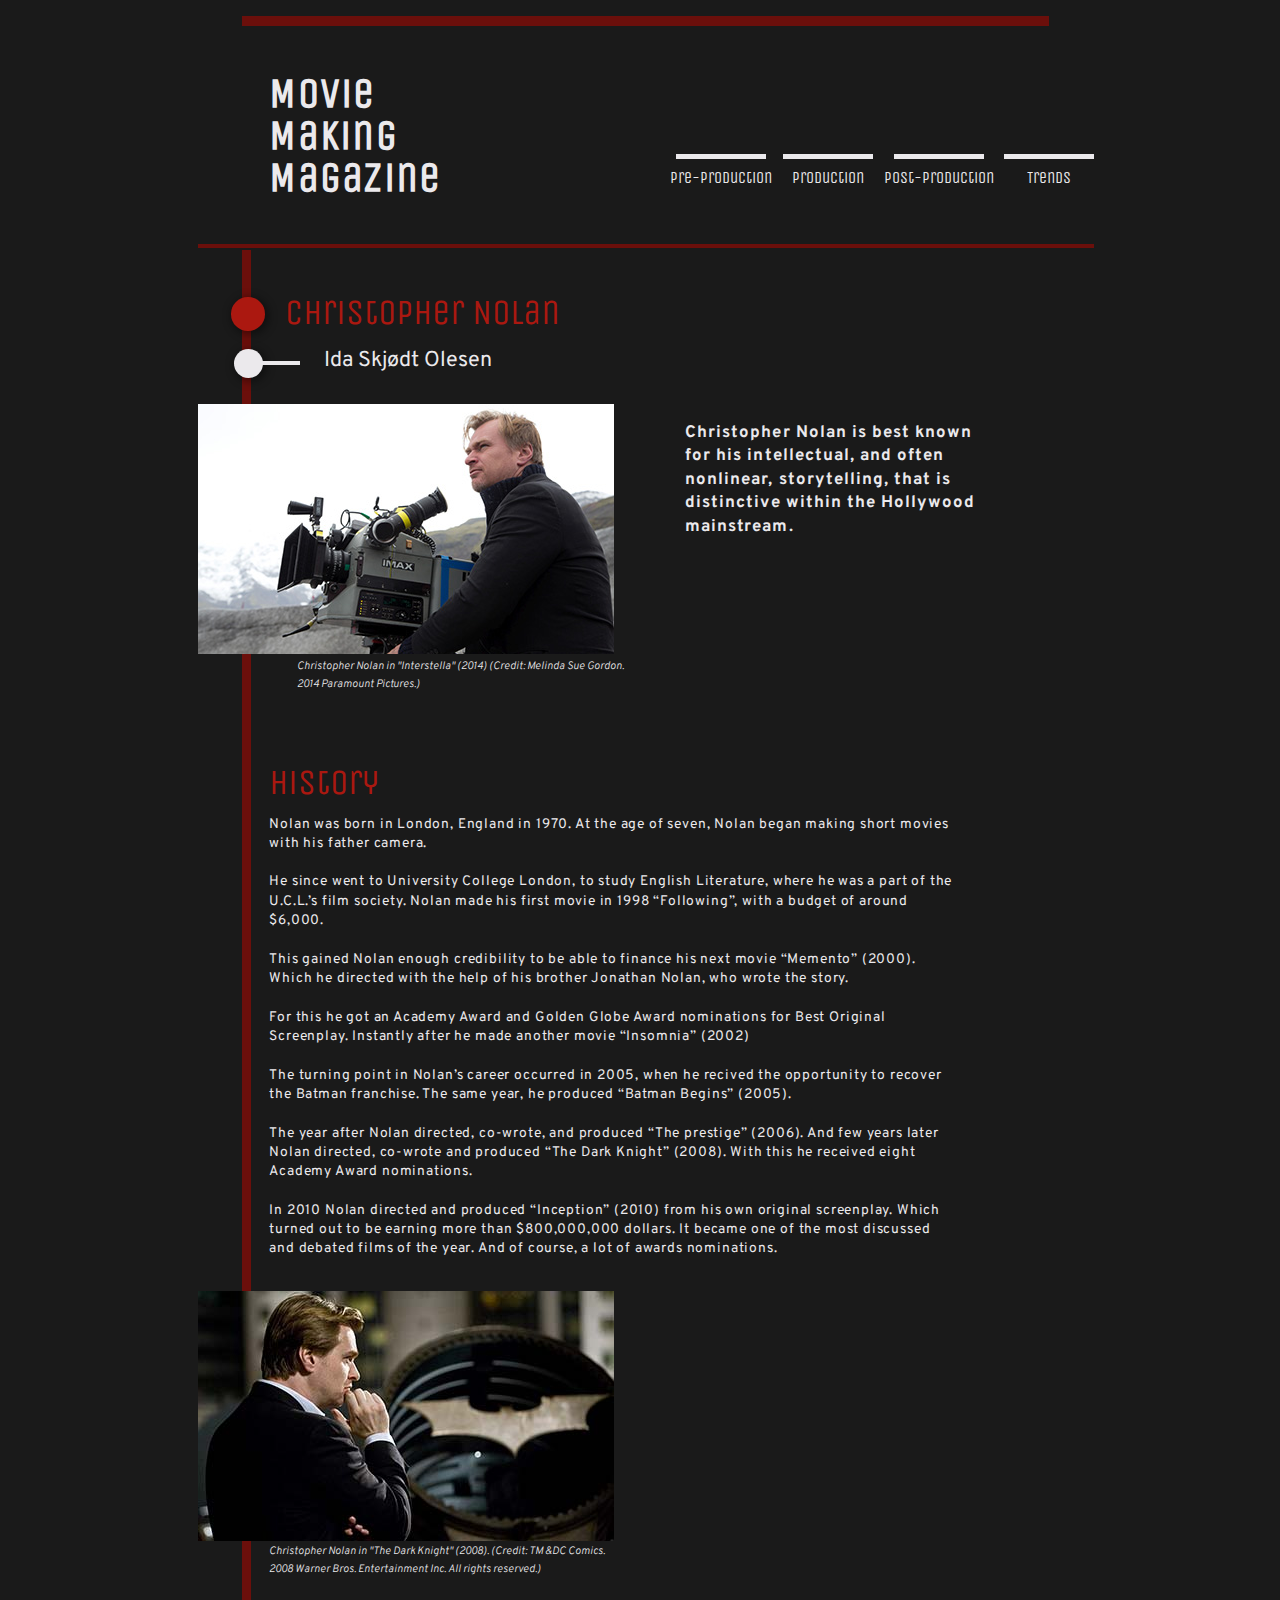
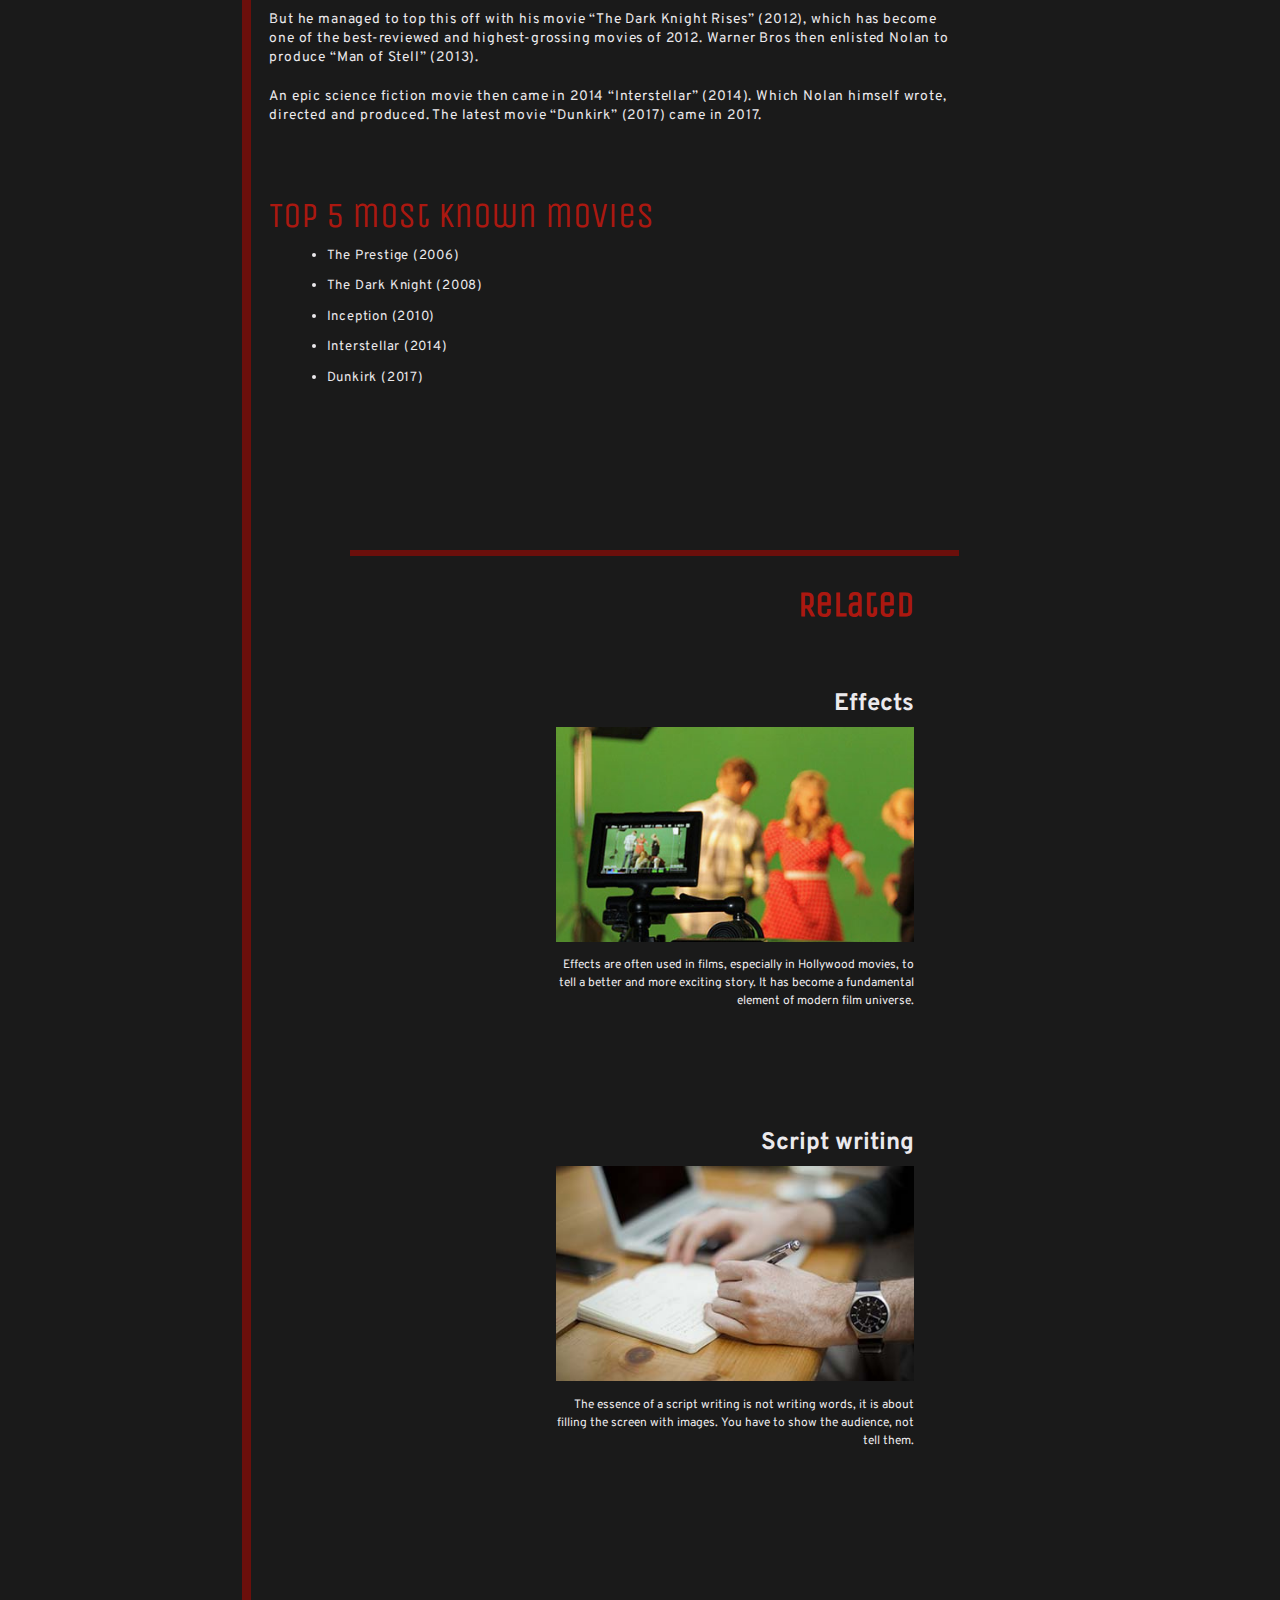
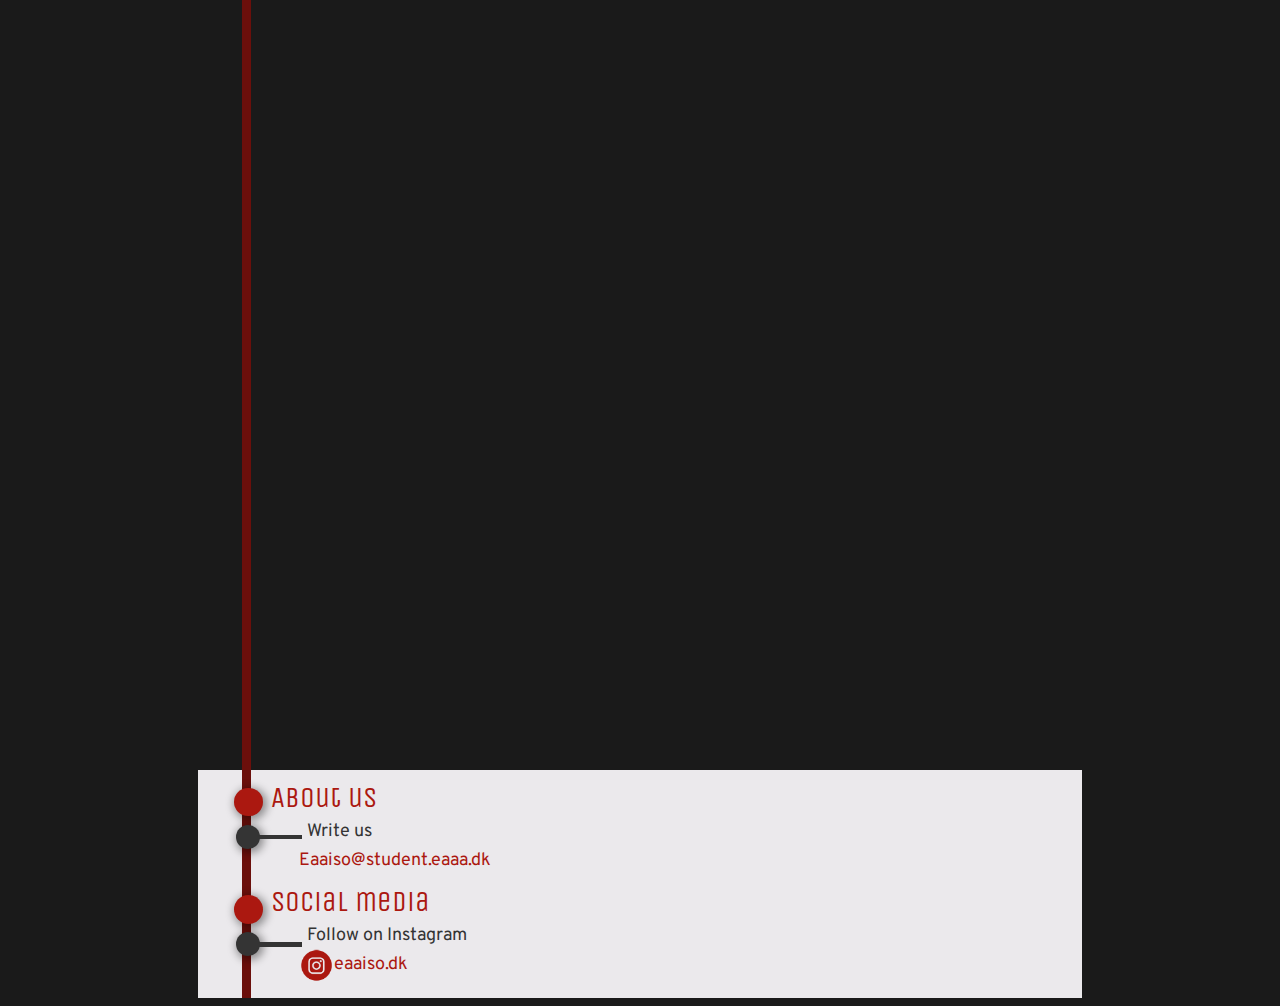
==== commit f96c88ac: "final version!!!" ====
--- a/subpage/articles/christopher_nolan.html
+++ b/subpage/articles/christopher_nolan.html
@@ -29,6 +29,7 @@
             <nav class="navigation_container">
 
                 <input class="menu-btn" type="checkbox" id="menu-btn">
+
                 <label class="menu-icon" for="menu-btn">
 
                     <div class="burger_top"></div>
@@ -43,33 +44,33 @@
 
 
 
-                <!-----Desktop menu----->
+                <!--====Desktop menu====-->
 
                 <div class="menu navbar">
                     <div class="dropdown">
-                       <div class="nav_line"></div>
+                        <div class="nav_line"></div>
                         <a href="#pre-production" class="nav_link">Pre-production</a>
                     </div>
 
                     <div class="dropdown">
-                       <div class="nav_line"></div>
+                        <div class="nav_line"></div>
                         <a href="#production" class="nav_link">Production</a>
                     </div>
 
                     <div class="dropdown">
-                       <div class="nav_line"></div>
+                        <div class="nav_line"></div>
                         <a href="#post-production" class="nav_link">Post-production</a>
                     </div>
 
                     <div class="dropdown">
-                       <div class="nav_line"></div>
+                        <div class="nav_line"></div>
                         <a href="christopher_nolan.html" class="nav_link">Trends</a>
                     </div>
 
                 </div>
 
 
-                <!-----Mobile menu----->
+                <!--====Mobile menu====-->
 
                 <ul class="mob_menu">
 
@@ -82,7 +83,7 @@
                     <li><a href="christopher_nolan.html" class="nav_link">Trends</a></li>
 
                 </ul>
-
+                <div class="end_line"></div>
             </nav>
         </header><!-- .header-->
 
@@ -274,8 +275,8 @@
                     <div class="sub_headline_footer">Follow on Instagram</div>
 
                     <div class="sub_footer">
-                        <img src="../../images/instagram_icon_red.png" class="insta_footer">
-                        <a href="https://www.instagram.com/by.skjodt/" class="link_red">eaaiso.dk</a>
+                        <img src="../../images/instagram_icon_red.png" class="insta_footer" alt="Instagram">
+                        <a href="https://www.instagram.com/by.skjodt/" class="link_red_footer">eaaiso.dk</a>
                     </div>
                 </div>
 
@@ -285,6 +286,4 @@
 
 
 
-</body>
-
-</html>
+</body></html>
--- a/css/style.css
+++ b/css/style.css
@@ -42,7 +42,15 @@
     text-decoration: none;
     color: #ab1810;
 }
-
+.link_red_footer {
+    text-decoration: none;
+    color: #ab1810;
+}
+
+
+.link_red_footer:hover {
+    color: #1a1a1a;
+}
 .link_red:hover {
     color: #ebe9ec;
 }
--- a/css/nav.css
+++ b/css/nav.css
@@ -68,7 +68,11 @@
     width: 50%;
 }
 
-
+.end_line {
+    width: 100%;
+    height: 4px;
+    background-color: #6b0f0b;
+}
 
 
 
--- a/css/article_style.css
+++ b/css/article_style.css
@@ -407,12 +407,10 @@
     }
 }
 
-@media only screen and (min-width: 850px) {
-    .art_intro_container {}
-}
-
-@media only screen and (min-width: 1024px) {
-    .art_content {}
-
-    .art_intro {}
-}
+
+@media only screen and (min-width: 1100px) {
+    .img_intro_text {
+        padding-left: 22%;
+    }
+}
+}
